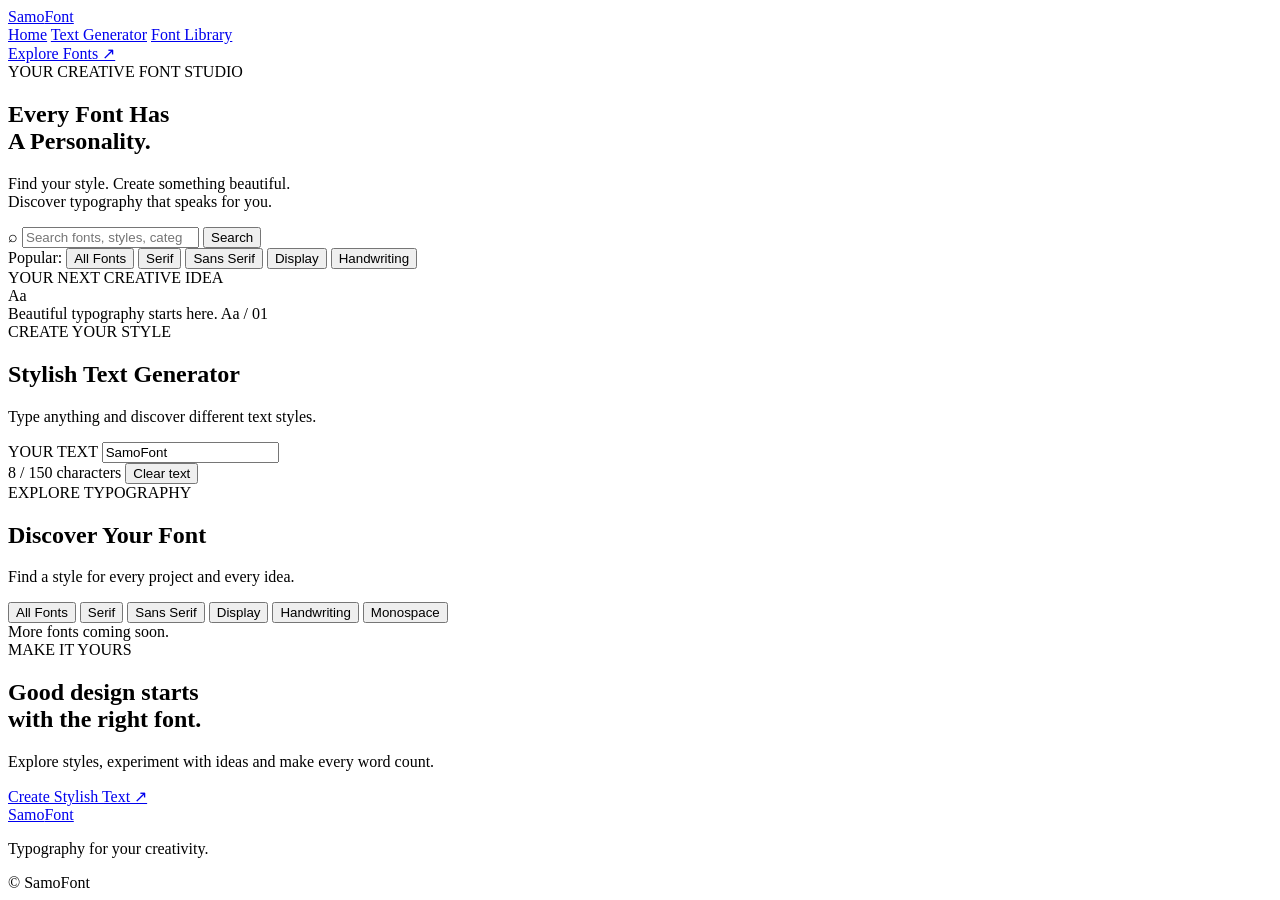
==== index.html @ 7a5e5951 "Create index.html" ====
<!DOCTYPE html>
<html lang="en">
<head>
  <meta charset="UTF-8">
  <meta name="viewport" content="width=device-width, initial-scale=1.0">
  <meta name="theme-color" content="#0b0714">
  <meta name="description" content="Discover beautiful fonts, preview typography, generate stylish text and explore free fonts with SamoFont.">
  <title>SamoFont — Fonts That Define You</title>
  <link rel="stylesheet" href="style.css">
  <script src="script.js" defer></script>
</head>
<body>
  <header class="header">
    <a class="logo" href="#home">Samo<span>Font</span></a>
    <nav>
      <a href="#home">Home</a>
      <a href="#generator">Text Generator</a>
      <a href="#library">Font Library</a>
    </nav>
    <a href="#library" class="nav-button">Explore Fonts ↗</a>
  </header>

  <main>
    <section class="hero" id="home">
      <div class="badge"><span class="dot"></span> YOUR CREATIVE FONT STUDIO</div>
      <h1>Every Font Has<br>A <span>Personality.</span></h1>
      <p class="hero-text">Find your style. Create something beautiful.<br>Discover typography that speaks for you.</p>

      <form class="search-box" id="searchForm">
        <span class="search-icon">⌕</span>
        <input id="searchInput" type="search" placeholder="Search fonts, styles, categories..." aria-label="Search fonts">
        <button type="submit">Search</button>
      </form>

      <div class="quick-tags">
        <span>Popular:</span>
        <button data-category="All">All Fonts</button>
        <button data-category="Serif">Serif</button>
        <button data-category="Sans Serif">Sans Serif</button>
        <button data-category="Display">Display</button>
        <button data-category="Handwriting">Handwriting</button>
      </div>

      <div class="hero-preview">
        <div class="preview-label">YOUR NEXT CREATIVE IDEA</div>
        <div class="preview-big">Aa</div>
        <div class="preview-bottom">
          <span>Beautiful typography starts here.</span>
          <span class="preview-symbol">Aa / 01</span>
        </div>
      </div>
    </section>

    <section class="generator section" id="generator">
      <div class="section-heading">
        <div>
          <div class="eyebrow">CREATE YOUR STYLE</div>
          <h2>Stylish Text Generator</h2>
          <p>Type anything and discover different text styles.</p>
        </div>
      </div>

      <div class="generator-panel">
        <label for="generatorInput">YOUR TEXT</label>
        <input id="generatorInput" type="text" maxlength="150" placeholder="Type your name here..." value="SamoFont">
        <div class="generator-toolbar">
          <span id="characterCount">8 / 150 characters</span>
          <button class="small-button" id="clearText" type="button">Clear text</button>
        </div>
        <div id="styleResults" class="style-results"></div>
      </div>
    </section>

    <section class="library section" id="library">
      <div class="section-heading library-heading">
        <div>
          <div class="eyebrow">EXPLORE TYPOGRAPHY</div>
          <h2>Discover Your Font</h2>
          <p>Find a style for every project and every idea.</p>
        </div>
        <span id="fontCount" class="font-count"></span>
      </div>

      <div class="filters" id="categoryFilters">
        <button class="filter active" data-category="All">All Fonts</button>
        <button class="filter" data-category="Serif">Serif</button>
        <button class="filter" data-category="Sans Serif">Sans Serif</button>
        <button class="filter" data-category="Display">Display</button>
        <button class="filter" data-category="Handwriting">Handwriting</button>
        <button class="filter" data-category="Monospace">Monospace</button>
      </div>

      <div id="fontGrid" class="font-grid"></div>
      <div id="emptyState" class="empty-state" hidden>No fonts found. Try another search.</div>
      <div class="load-note">More fonts coming soon.</div>
    </section>

    <section class="cta">
      <div class="eyebrow">MAKE IT YOURS</div>
      <h2>Good design starts<br>with the <span>right font.</span></h2>
      <p>Explore styles, experiment with ideas and make every word count.</p>
      <a href="#generator" class="primary-button">Create Stylish Text ↗</a>
    </section>
  </main>

  <footer>
    <a class="logo" href="#home">Samo<span>Font</span></a>
    <p>Typography for your creativity.</p>
    <span>© <span id="year"></span> SamoFont</span>
  </footer>
</body>
</html>
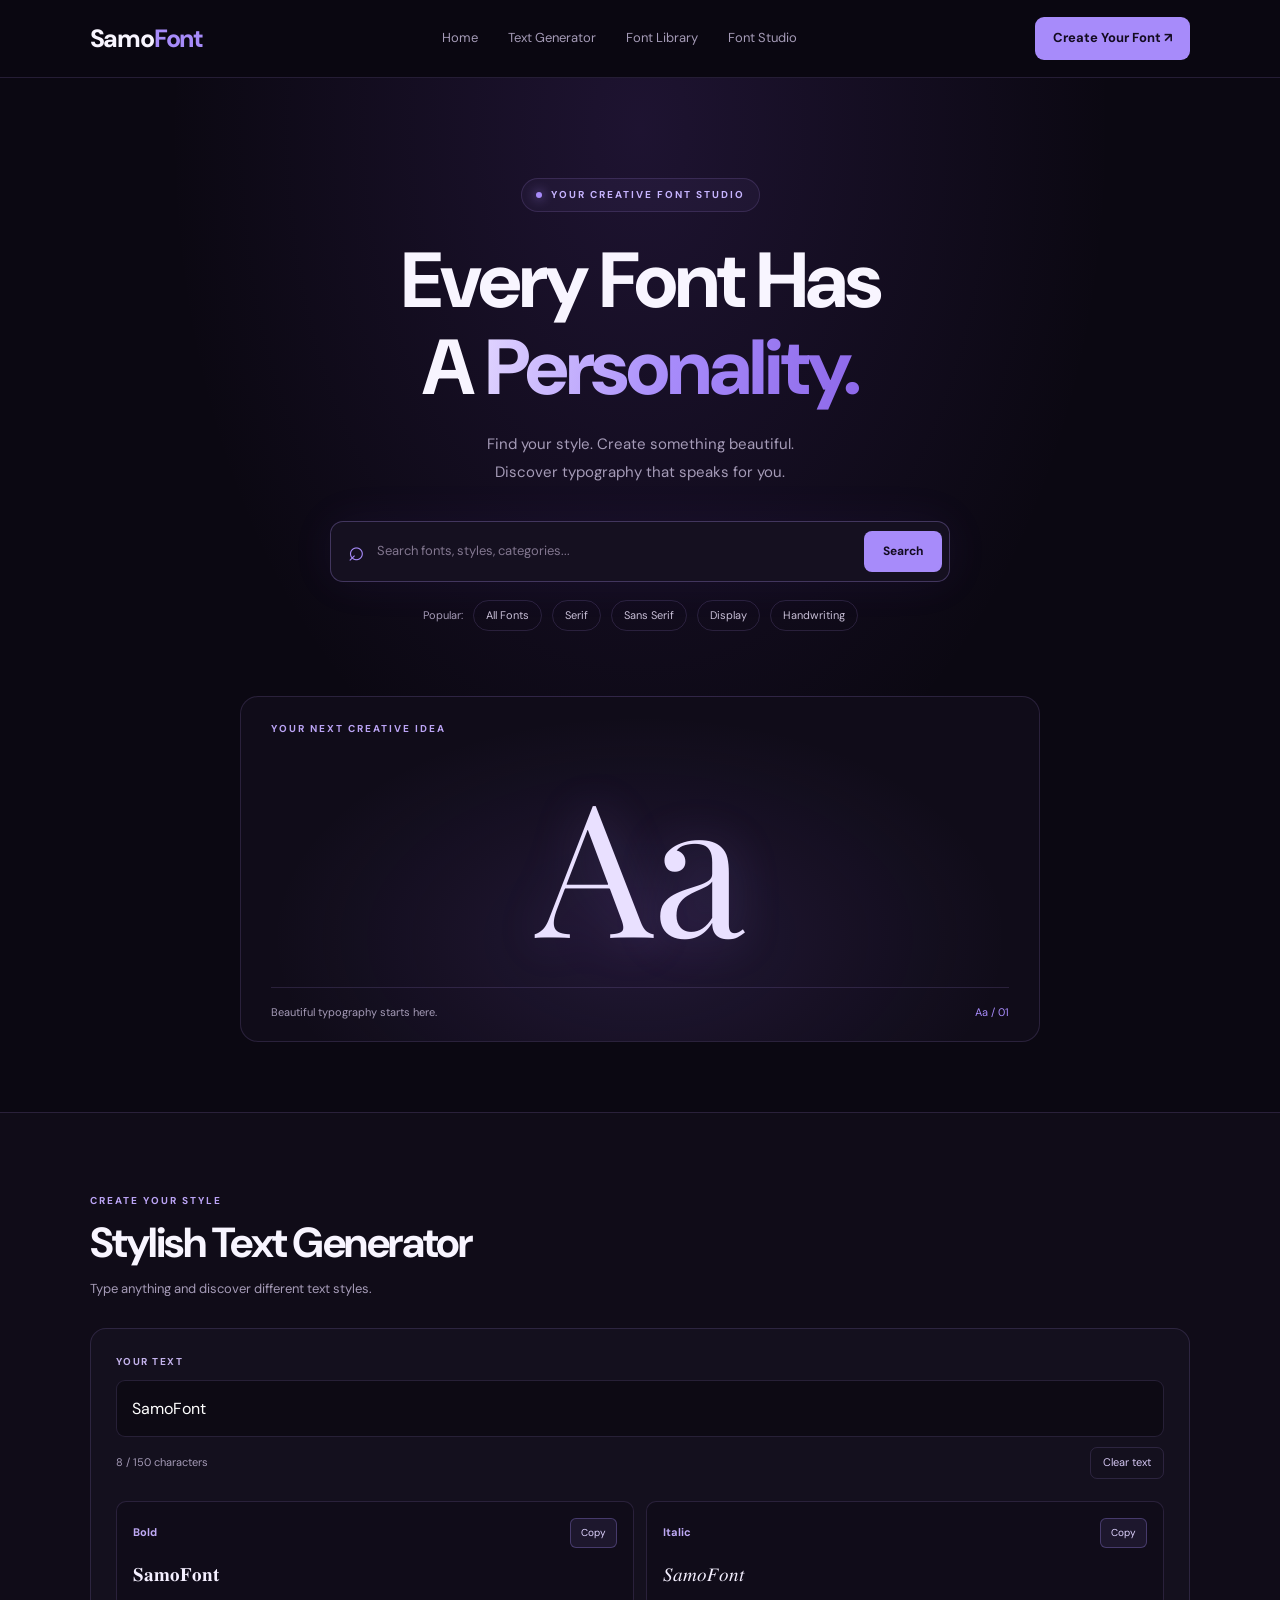
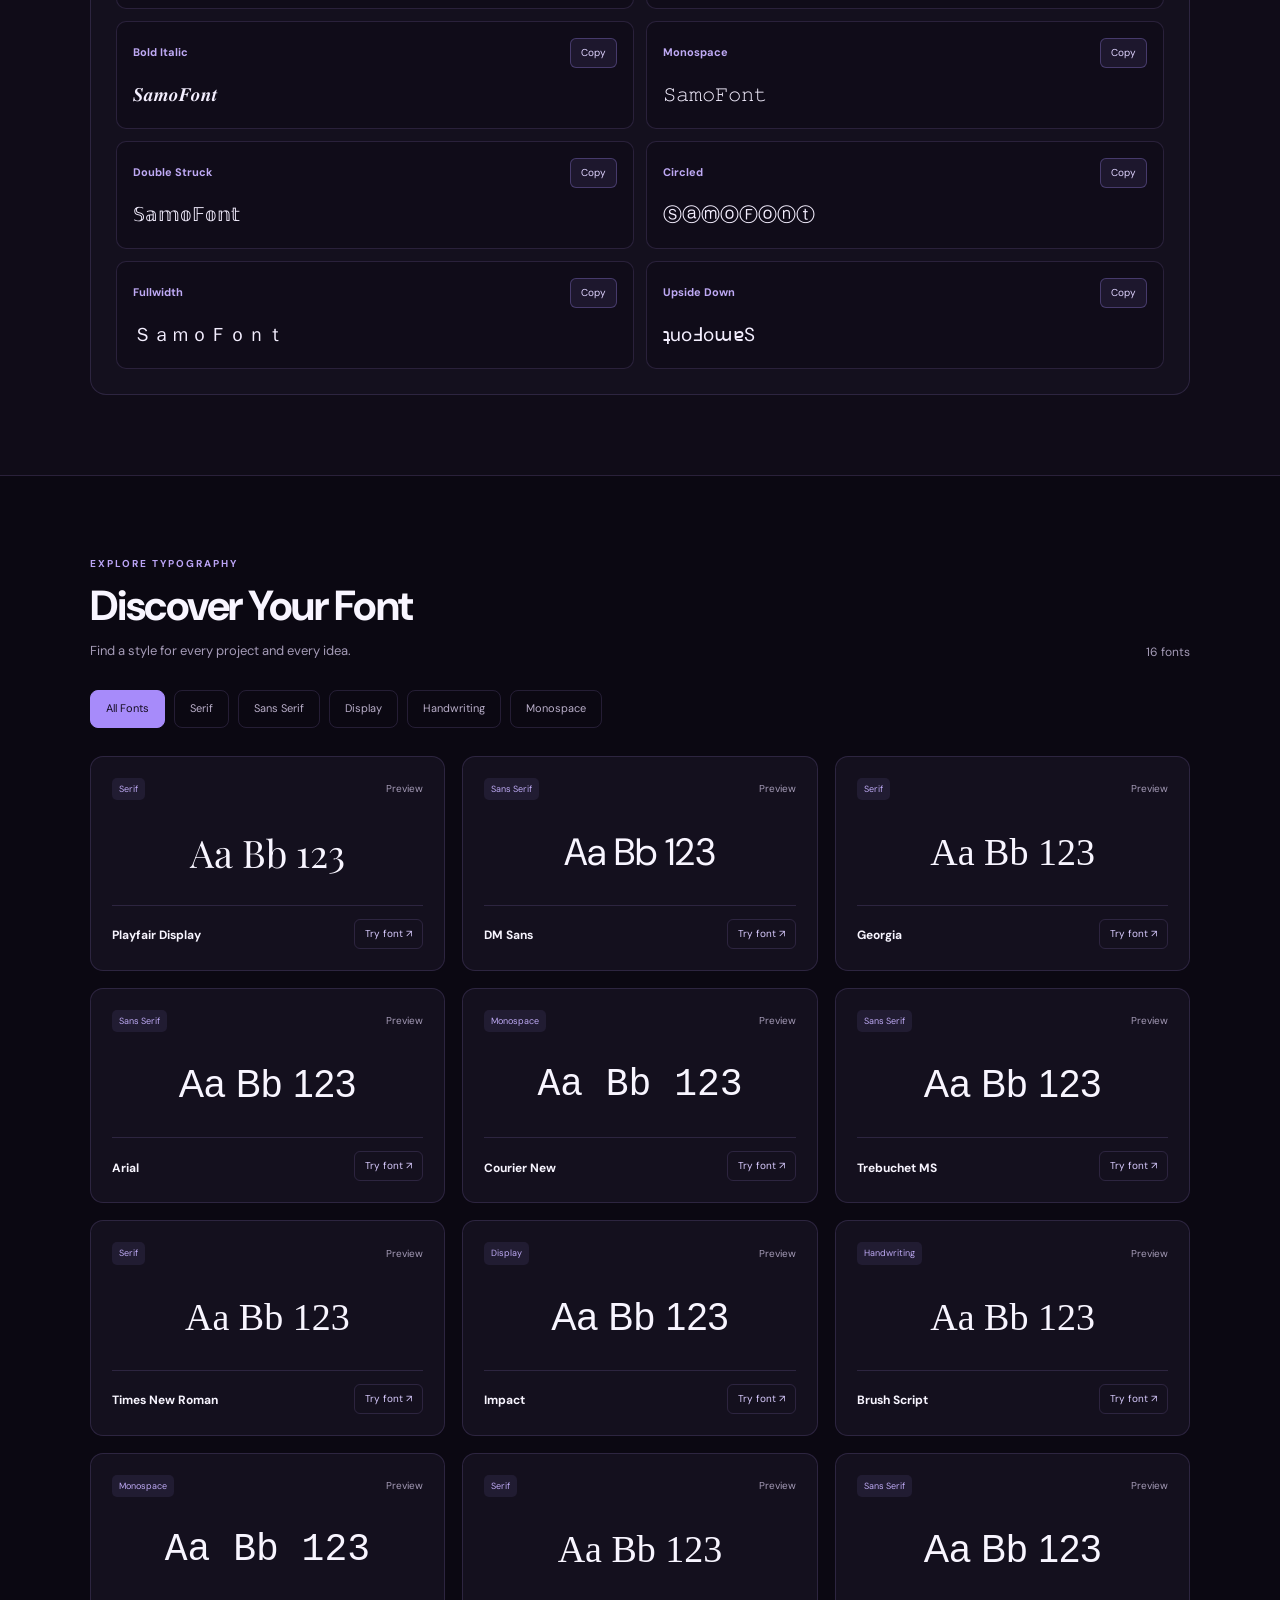
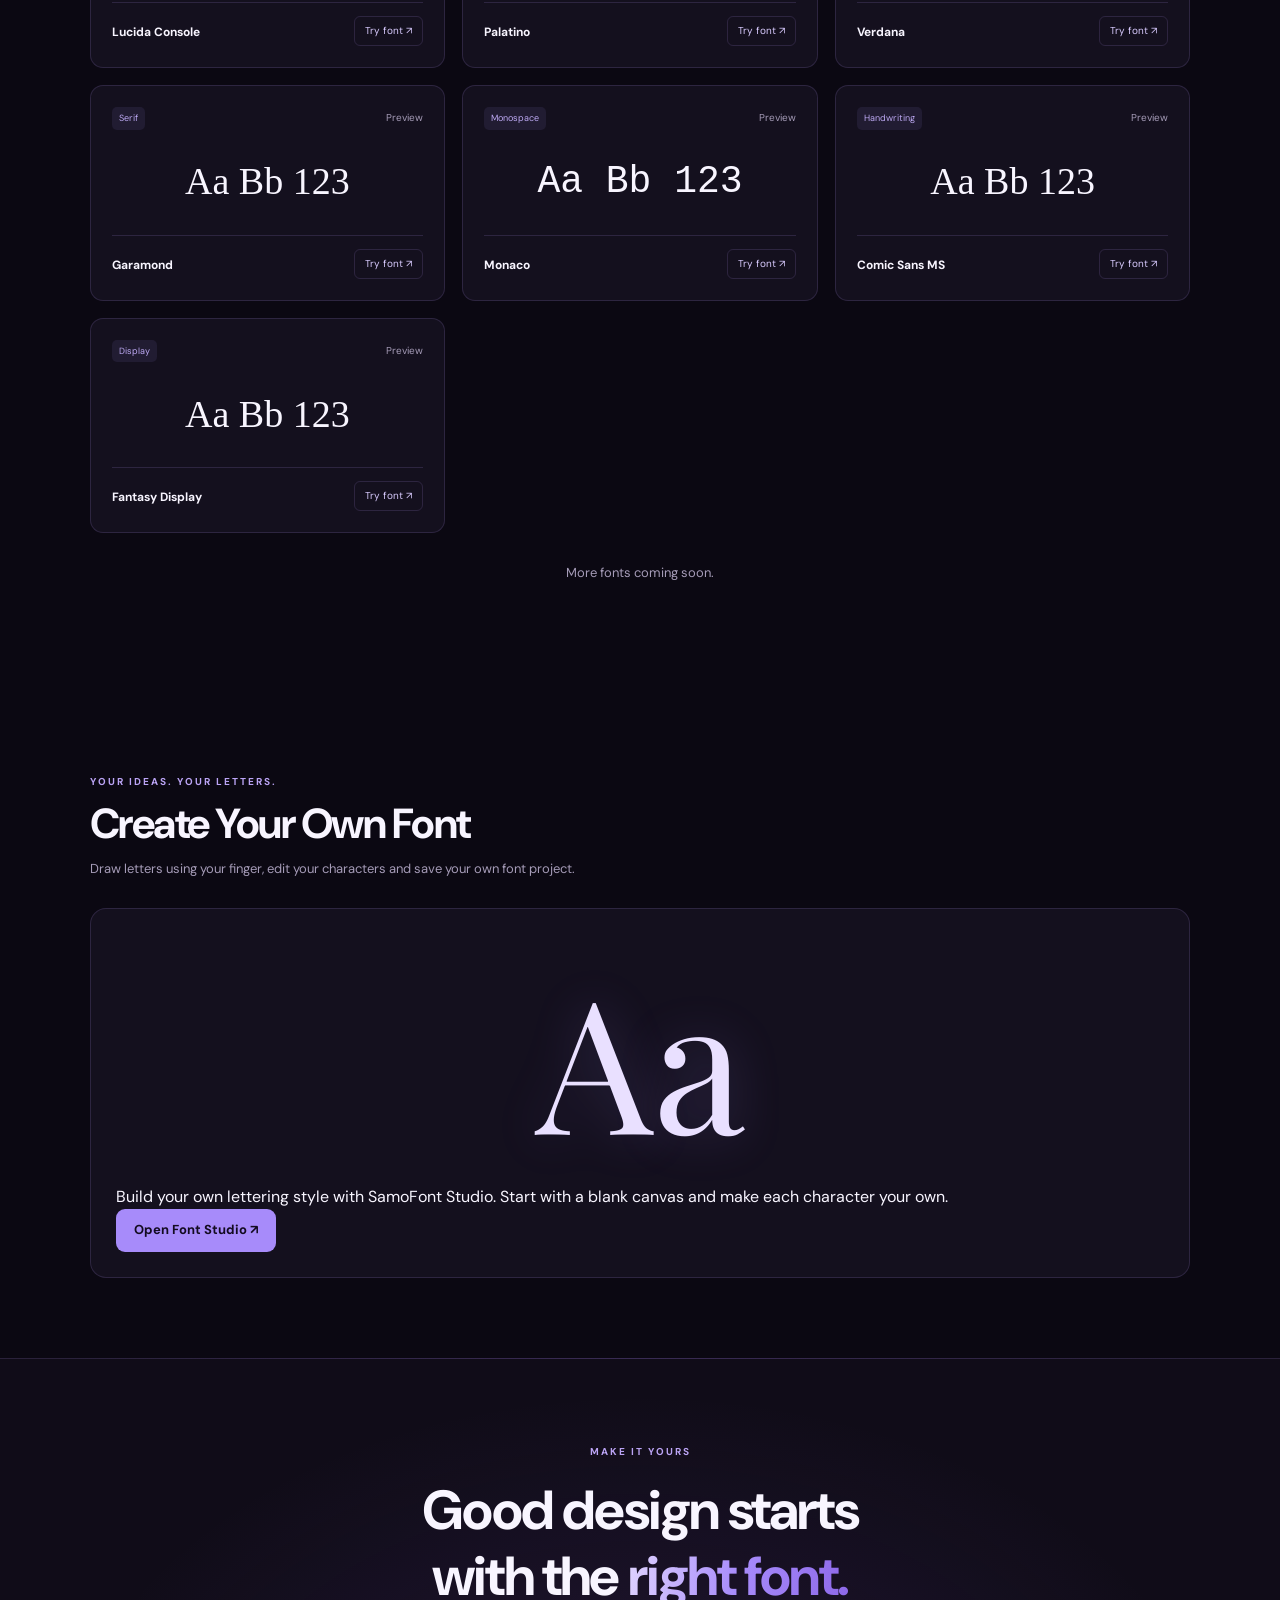
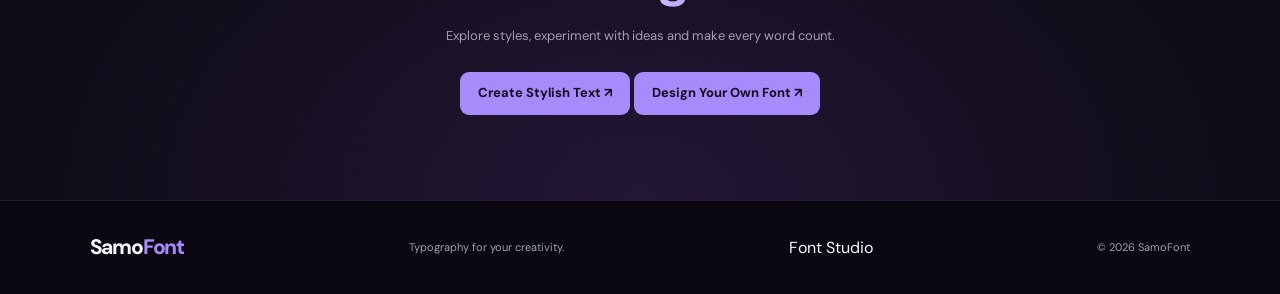
==== commit ef530883: "Update index.html" ====
--- a/index.html
+++ b/index.html
@@ -4,41 +4,55 @@
   <meta charset="UTF-8">
   <meta name="viewport" content="width=device-width, initial-scale=1.0">
   <meta name="theme-color" content="#0b0714">
-  <meta name="description" content="Discover beautiful fonts, preview typography, generate stylish text and explore free fonts with SamoFont.">
+  <meta name="description" content="Discover beautiful fonts, preview typography, generate stylish text and create your own fonts with SamoFont.">
   <title>SamoFont — Fonts That Define You</title>
   <link rel="stylesheet" href="style.css">
   <script src="script.js" defer></script>
 </head>
+
 <body>
   <header class="header">
     <a class="logo" href="#home">Samo<span>Font</span></a>
+
     <nav>
       <a href="#home">Home</a>
       <a href="#generator">Text Generator</a>
       <a href="#library">Font Library</a>
+      <a href="./font-studio.html">Font Studio</a>
     </nav>
-    <a href="#library" class="nav-button">Explore Fonts ↗</a>
+
+    <a href="./font-studio.html" class="nav-button">Create Your Font ↗</a>
   </header>
 
   <main>
     <section class="hero" id="home">
       <div class="badge"><span class="dot"></span> YOUR CREATIVE FONT STUDIO</div>
+
       <h1>Every Font Has<br>A <span>Personality.</span></h1>
-      <p class="hero-text">Find your style. Create something beautiful.<br>Discover typography that speaks for you.</p>
+
+      <p class="hero-text">
+        Find your style. Create something beautiful.<br>
+        Discover typography that speaks for you.
+      </p>
 
       <form class="search-box" id="searchForm">
         <span class="search-icon">⌕</span>
-        <input id="searchInput" type="search" placeholder="Search fonts, styles, categories..." aria-label="Search fonts">
+        <input
+          id="searchInput"
+          type="search"
+          placeholder="Search fonts, styles, categories..."
+          aria-label="Search fonts"
+        >
         <button type="submit">Search</button>
       </form>
 
       <div class="quick-tags">
         <span>Popular:</span>
-        <button data-category="All">All Fonts</button>
-        <button data-category="Serif">Serif</button>
-        <button data-category="Sans Serif">Sans Serif</button>
-        <button data-category="Display">Display</button>
-        <button data-category="Handwriting">Handwriting</button>
+        <button type="button" data-category="All">All Fonts</button>
+        <button type="button" data-category="Serif">Serif</button>
+        <button type="button" data-category="Sans Serif">Sans Serif</button>
+        <button type="button" data-category="Display">Display</button>
+        <button type="button" data-category="Handwriting">Handwriting</button>
       </div>
 
       <div class="hero-preview">
@@ -62,11 +76,20 @@
 
       <div class="generator-panel">
         <label for="generatorInput">YOUR TEXT</label>
-        <input id="generatorInput" type="text" maxlength="150" placeholder="Type your name here..." value="SamoFont">
+
+        <input
+          id="generatorInput"
+          type="text"
+          maxlength="150"
+          placeholder="Type your name here..."
+          value="SamoFont"
+        >
+
         <div class="generator-toolbar">
           <span id="characterCount">8 / 150 characters</span>
           <button class="small-button" id="clearText" type="button">Clear text</button>
         </div>
+
         <div id="styleResults" class="style-results"></div>
       </div>
     </section>
@@ -78,34 +101,78 @@
           <h2>Discover Your Font</h2>
           <p>Find a style for every project and every idea.</p>
         </div>
+
         <span id="fontCount" class="font-count"></span>
       </div>
 
       <div class="filters" id="categoryFilters">
-        <button class="filter active" data-category="All">All Fonts</button>
-        <button class="filter" data-category="Serif">Serif</button>
-        <button class="filter" data-category="Sans Serif">Sans Serif</button>
-        <button class="filter" data-category="Display">Display</button>
-        <button class="filter" data-category="Handwriting">Handwriting</button>
-        <button class="filter" data-category="Monospace">Monospace</button>
+        <button type="button" class="filter active" data-category="All">All Fonts</button>
+        <button type="button" class="filter" data-category="Serif">Serif</button>
+        <button type="button" class="filter" data-category="Sans Serif">Sans Serif</button>
+        <button type="button" class="filter" data-category="Display">Display</button>
+        <button type="button" class="filter" data-category="Handwriting">Handwriting</button>
+        <button type="button" class="filter" data-category="Monospace">Monospace</button>
       </div>
 
       <div id="fontGrid" class="font-grid"></div>
-      <div id="emptyState" class="empty-state" hidden>No fonts found. Try another search.</div>
+
+      <div id="emptyState" class="empty-state" hidden>
+        No fonts found. Try another search.
+      </div>
+
       <div class="load-note">More fonts coming soon.</div>
+    </section>
+
+    <!-- NEW: FONT STUDIO -->
+    <section class="section font-studio-promo">
+      <div class="section-heading">
+        <div>
+          <div class="eyebrow">YOUR IDEAS. YOUR LETTERS.</div>
+          <h2>Create Your Own Font</h2>
+          <p>
+            Draw letters using your finger, edit your characters
+            and save your own font project.
+          </p>
+        </div>
+      </div>
+
+      <div class="generator-panel">
+        <div class="preview-big">Aa</div>
+
+        <p>
+          Build your own lettering style with SamoFont Studio.
+          Start with a blank canvas and make each character your own.
+        </p>
+
+        <a href="./font-studio.html" class="primary-button">
+          Open Font Studio ↗
+        </a>
+      </div>
     </section>
 
     <section class="cta">
       <div class="eyebrow">MAKE IT YOURS</div>
+
       <h2>Good design starts<br>with the <span>right font.</span></h2>
-      <p>Explore styles, experiment with ideas and make every word count.</p>
-      <a href="#generator" class="primary-button">Create Stylish Text ↗</a>
+
+      <p>
+        Explore styles, experiment with ideas and make every word count.
+      </p>
+
+      <a href="#generator" class="primary-button">
+        Create Stylish Text ↗
+      </a>
+
+      <a href="./font-studio.html" class="primary-button">
+        Design Your Own Font ↗
+      </a>
     </section>
   </main>
 
   <footer>
     <a class="logo" href="#home">Samo<span>Font</span></a>
     <p>Typography for your creativity.</p>
+    <a href="./font-studio.html">Font Studio</a>
     <span>© <span id="year"></span> SamoFont</span>
   </footer>
 </body>
--- a/style.css
+++ b/style.css
@@ -0,0 +1,704 @@
+@import url('https://fonts.googleapis.com/css2?family=DM+Sans:wght@400;500;600;700;800&family=Playfair+Display:wght@400;500;600;700&display=swap');
+
+:root {
+  --bg: #0b0812;
+  --panel: #14101e;
+  --panel-light: #1b1528;
+  --purple: #a78bfa;
+  --purple-bright: #b89aff;
+  --text: #f8f5ff;
+  --muted: #a59bb7;
+  --border: rgba(185, 153, 255, 0.15);
+}
+
+* {
+  box-sizing: border-box;
+  margin: 0;
+  padding: 0;
+}
+
+html {
+  scroll-behavior: smooth;
+  scroll-padding-top: 95px;
+}
+
+body {
+  background: var(--bg);
+  color: var(--text);
+  font-family: 'DM Sans', sans-serif;
+  line-height: 1.6;
+  overflow-x: hidden;
+}
+
+a {
+  text-decoration: none;
+  color: inherit;
+}
+
+button,
+input {
+  font: inherit;
+}
+
+button {
+  cursor: pointer;
+}
+
+button:focus-visible,
+a:focus-visible,
+input:focus-visible {
+  outline: 2px solid var(--purple);
+  outline-offset: 4px;
+}
+
+.header {
+  min-height: 78px;
+  padding: 16px 7%;
+  display: flex;
+  align-items: center;
+  justify-content: space-between;
+  gap: 24px;
+  background: rgba(11, 8, 18, 0.92);
+  border-bottom: 1px solid var(--border);
+  position: sticky;
+  top: 0;
+  z-index: 10;
+  backdrop-filter: blur(18px);
+}
+
+.logo {
+  font-size: 25px;
+  font-weight: 800;
+  letter-spacing: -1.2px;
+  white-space: nowrap;
+}
+
+.logo span {
+  color: var(--purple);
+}
+
+.header nav {
+  display: flex;
+  gap: 30px;
+}
+
+.header nav a {
+  color: var(--muted);
+  font-size: 13px;
+  transition: color 0.2s;
+}
+
+.header nav a:hover {
+  color: white;
+}
+
+.nav-button,
+.primary-button {
+  background: var(--purple);
+  color: #130b20;
+  padding: 11px 18px;
+  border-radius: 9px;
+  font-weight: 700;
+  font-size: 13px;
+  display: inline-block;
+  transition: transform 0.2s, background 0.2s;
+}
+
+.nav-button:hover,
+.primary-button:hover {
+  background: #c6b2ff;
+  transform: translateY(-2px);
+}
+
+.hero {
+  padding: 100px 7% 70px;
+  text-align: center;
+  position: relative;
+  overflow: hidden;
+  background:
+    radial-gradient(ellipse at 50% 5%, rgba(123, 74, 202, 0.17), transparent 52%);
+}
+
+.badge {
+  display: inline-flex;
+  align-items: center;
+  gap: 9px;
+  color: #c7b4ff;
+  font-size: 10px;
+  font-weight: 700;
+  letter-spacing: 2px;
+  border: 1px solid var(--border);
+  padding: 8px 14px;
+  border-radius: 30px;
+  background: rgba(167, 139, 250, 0.05);
+}
+
+.dot {
+  height: 6px;
+  width: 6px;
+  background: #a78bfa;
+  border-radius: 50%;
+  box-shadow: 0 0 12px #a78bfa;
+}
+
+.hero h1 {
+  margin: 25px 0 18px;
+  font-size: clamp(42px, 7vw, 78px);
+  line-height: 1.12;
+  letter-spacing: -3px;
+  font-weight: 800;
+}
+
+.hero h1 span,
+.cta h2 span {
+  background: linear-gradient(100deg, #e0d4ff, #a78bfa 50%, #8d68e9);
+  color: transparent;
+  background-clip: text;
+  -webkit-background-clip: text;
+}
+
+.hero-text {
+  color: var(--muted);
+  font-size: 15px;
+  line-height: 1.9;
+}
+
+.search-box {
+  display: flex;
+  align-items: center;
+  gap: 12px;
+  max-width: 620px;
+  margin: 34px auto 18px;
+  padding: 7px;
+  border: 1px solid rgba(183, 152, 255, 0.28);
+  background: #151020;
+  border-radius: 13px;
+  box-shadow: 0 0 45px rgba(132, 82, 227, 0.07);
+}
+
+.search-icon {
+  font-size: 28px;
+  color: var(--purple);
+  padding-left: 10px;
+}
+
+.search-box input {
+  min-width: 0;
+  flex: 1;
+  border: none;
+  outline: none;
+  background: transparent;
+  color: white;
+  font-size: 13px;
+}
+
+.search-box input::placeholder {
+  color: #82768f;
+}
+
+.search-box button {
+  border: none;
+  border-radius: 8px;
+  padding: 11px 19px;
+  color: #130b20;
+  background: var(--purple);
+  font-weight: 700;
+  font-size: 12px;
+}
+
+.quick-tags {
+  display: flex;
+  justify-content: center;
+  align-items: center;
+  gap: 10px;
+  flex-wrap: wrap;
+  color: var(--muted);
+  font-size: 11px;
+}
+
+.quick-tags button {
+  border: 1px solid var(--border);
+  border-radius: 30px;
+  padding: 6px 12px;
+  background: transparent;
+  color: #c8bfd7;
+  font-size: 11px;
+}
+
+.quick-tags button:hover {
+  border-color: var(--purple);
+  color: white;
+}
+
+.hero-preview {
+  max-width: 800px;
+  margin: 65px auto 0;
+  padding: 24px 30px 20px;
+  text-align: left;
+  border: 1px solid var(--border);
+  border-radius: 18px;
+  background:
+    radial-gradient(ellipse at 50% 70%, rgba(122, 81, 194, 0.16), transparent 65%),
+    #100c19;
+}
+
+.preview-label,
+.eyebrow {
+  color: #bba4f5;
+  font-size: 10px;
+  font-weight: 700;
+  letter-spacing: 2px;
+}
+
+.preview-big {
+  font-family: 'Playfair Display', serif;
+  text-align: center;
+  font-size: clamp(100px, 19vw, 185px);
+  line-height: 1.35;
+  color: #e9e0ff;
+  text-shadow: 0 0 50px rgba(167, 139, 250, 0.22);
+}
+
+.preview-bottom {
+  display: flex;
+  justify-content: space-between;
+  align-items: center;
+  gap: 15px;
+  border-top: 1px solid var(--border);
+  padding-top: 16px;
+  color: var(--muted);
+  font-size: 11px;
+}
+
+.preview-symbol {
+  color: var(--purple);
+  white-space: nowrap;
+}
+
+.section {
+  padding: 80px 7%;
+}
+
+.section-heading {
+  display: flex;
+  align-items: end;
+  justify-content: space-between;
+  gap: 20px;
+  margin-bottom: 28px;
+}
+
+.section-heading h2 {
+  margin-top: 9px;
+  font-size: clamp(28px, 4vw, 42px);
+  letter-spacing: -1.5px;
+  line-height: 1.2;
+}
+
+.section-heading p {
+  margin-top: 10px;
+  color: var(--muted);
+  font-size: 13px;
+}
+
+.generator {
+  background: #100c18;
+  border-top: 1px solid var(--border);
+  border-bottom: 1px solid var(--border);
+}
+
+.generator-panel {
+  padding: 25px;
+  border: 1px solid var(--border);
+  border-radius: 16px;
+  background: var(--panel);
+}
+
+.generator-panel label {
+  display: block;
+  margin-bottom: 10px;
+  color: #c4b3ec;
+  font-size: 10px;
+  letter-spacing: 1.5px;
+  font-weight: 700;
+}
+
+.generator-panel > input {
+  width: 100%;
+  padding: 15px;
+  border: 1px solid var(--border);
+  border-radius: 9px;
+  background: #0d0a14;
+  color: white;
+  outline: none;
+}
+
+.generator-panel > input:focus {
+  border-color: var(--purple);
+}
+
+.generator-toolbar {
+  display: flex;
+  align-items: center;
+  justify-content: space-between;
+  margin: 10px 0 22px;
+  gap: 10px;
+  color: var(--muted);
+  font-size: 11px;
+}
+
+.small-button {
+  background: transparent;
+  border: 1px solid var(--border);
+  color: #d4c6f2;
+  border-radius: 7px;
+  padding: 6px 12px;
+  font-size: 11px;
+}
+
+.style-results {
+  display: grid;
+  grid-template-columns: repeat(2, minmax(0, 1fr));
+  gap: 12px;
+}
+
+.style-card {
+  min-width: 0;
+  padding: 16px;
+  border: 1px solid var(--border);
+  background: #100c19;
+  border-radius: 10px;
+}
+
+.style-card-top {
+  display: flex;
+  justify-content: space-between;
+  align-items: center;
+  gap: 8px;
+  margin-bottom: 12px;
+}
+
+.style-card-top strong {
+  color: #bfaaf5;
+  font-size: 11px;
+}
+
+.copy-button {
+  border: 1px solid rgba(167, 139, 250, 0.3);
+  border-radius: 6px;
+  background: rgba(167, 139, 250, 0.09);
+  color: #dfd3ff;
+  padding: 6px 10px;
+  font-size: 10px;
+  white-space: nowrap;
+}
+
+.copy-button:hover {
+  background: rgba(167, 139, 250, 0.2);
+}
+
+.style-output {
+  overflow-wrap: anywhere;
+  font-size: 19px;
+  min-height: 32px;
+  color: #f4efff;
+}
+
+.library {
+  background: var(--bg);
+}
+
+.font-count {
+  color: var(--muted);
+  font-size: 12px;
+  white-space: nowrap;
+}
+
+.filters {
+  display: flex;
+  gap: 9px;
+  flex-wrap: wrap;
+  margin-bottom: 28px;
+}
+
+.filter {
+  border: 1px solid var(--border);
+  color: #b9aec9;
+  background: transparent;
+  padding: 9px 15px;
+  border-radius: 8px;
+  font-size: 11px;
+}
+
+.filter.active,
+.filter:hover {
+  color: #150d21;
+  background: var(--purple);
+  border-color: var(--purple);
+}
+
+.font-grid {
+  display: grid;
+  grid-template-columns: repeat(3, minmax(0, 1fr));
+  gap: 17px;
+}
+
+.font-card {
+  min-width: 0;
+  padding: 21px;
+  background: var(--panel);
+  border: 1px solid var(--border);
+  border-radius: 13px;
+  transition: transform 0.2s, border-color 0.2s;
+}
+
+.font-card:hover {
+  transform: translateY(-4px);
+  border-color: rgba(167, 139, 250, 0.55);
+}
+
+.font-card-head {
+  display: flex;
+  justify-content: space-between;
+  align-items: center;
+  gap: 8px;
+}
+
+.font-category {
+  color: #bda9f3;
+  background: rgba(167, 139, 250, 0.09);
+  border-radius: 5px;
+  padding: 4px 7px;
+  font-size: 9px;
+}
+
+.font-card-head small {
+  color: var(--muted);
+  font-size: 10px;
+}
+
+.font-sample {
+  min-height: 105px;
+  display: flex;
+  justify-content: center;
+  align-items: center;
+  text-align: center;
+  overflow-wrap: anywhere;
+  padding: 15px 0;
+  font-size: clamp(25px, 3vw, 38px);
+  line-height: 1.25;
+}
+
+.font-card-bottom {
+  display: flex;
+  align-items: center;
+  justify-content: space-between;
+  gap: 8px;
+  padding-top: 13px;
+  border-top: 1px solid var(--border);
+}
+
+.font-card-bottom strong {
+  font-size: 12px;
+  overflow-wrap: anywhere;
+}
+
+.font-card-bottom button {
+  border: 1px solid var(--border);
+  background: transparent;
+  color: #d9cbff;
+  border-radius: 6px;
+  padding: 6px 10px;
+  font-size: 10px;
+}
+
+.font-card-bottom button:hover {
+  background: rgba(167, 139, 250, 0.12);
+}
+
+.empty-state,
+.load-note {
+  padding: 30px 0;
+  text-align: center;
+  color: var(--muted);
+  font-size: 13px;
+}
+
+.cta {
+  padding: 85px 7%;
+  text-align: center;
+  border-top: 1px solid var(--border);
+  background:
+    radial-gradient(ellipse at 50% 100%, rgba(126, 78, 201, 0.17), transparent 65%),
+    #100c18;
+}
+
+.cta h2 {
+  margin: 17px 0;
+  font-size: clamp(34px, 5vw, 55px);
+  line-height: 1.2;
+  letter-spacing: -1.8px;
+}
+
+.cta p {
+  max-width: 430px;
+  margin: 0 auto 25px;
+  color: var(--muted);
+  font-size: 13px;
+}
+
+footer {
+  padding: 30px 7%;
+  display: flex;
+  justify-content: space-between;
+  align-items: center;
+  gap: 15px;
+  border-top: 1px solid var(--border);
+}
+
+footer .logo {
+  font-size: 21px;
+}
+
+footer p,
+footer > span {
+  color: var(--muted);
+  font-size: 11px;
+}
+
+@media (min-width: 1500px) {
+  .header,
+  .hero,
+  .section,
+  .cta,
+  footer {
+    padding-left: max(7%, calc((100% - 1300px) / 2));
+    padding-right: max(7%, calc((100% - 1300px) / 2));
+  }
+}
+
+@media (max-width: 850px) {
+  .header {
+    padding: 15px 5%;
+    flex-wrap: wrap;
+    gap: 14px;
+  }
+
+  .header nav {
+    order: 3;
+    width: 100%;
+    justify-content: center;
+    gap: 24px;
+  }
+
+  .nav-button {
+    padding: 9px 12px;
+    font-size: 11px;
+  }
+
+  .hero {
+    padding: 75px 5% 55px;
+  }
+
+  .section,
+  .cta {
+    padding: 65px 5%;
+  }
+
+  .font-grid {
+    grid-template-columns: repeat(2, minmax(0, 1fr));
+  }
+}
+
+@media (max-width: 520px) {
+  .logo {
+    font-size: 22px;
+  }
+
+  .header nav {
+    gap: 17px;
+  }
+
+  .header nav a {
+    font-size: 11px;
+  }
+
+  .nav-button {
+    padding: 8px 10px;
+  }
+
+  .hero {
+    padding-top: 60px;
+  }
+
+  .hero h1 {
+    letter-spacing: -1.8px;
+  }
+
+  .hero-text {
+    font-size: 13px;
+  }
+
+  .search-box {
+    gap: 6px;
+  }
+
+  .search-box input {
+    font-size: 11px;
+  }
+
+  .search-box button {
+    padding: 10px 12px;
+  }
+
+  .hero-preview {
+    margin-top: 45px;
+    padding: 18px;
+  }
+
+  .preview-bottom {
+    font-size: 9px;
+  }
+
+  .section,
+  .cta {
+    padding: 55px 5%;
+  }
+
+  .section-heading {
+    align-items: start;
+  }
+
+  .section-heading h2 {
+    font-size: 29px;
+  }
+
+  .generator-panel {
+    padding: 16px;
+  }
+
+  .style-results {
+    grid-template-columns: 1fr;
+  }
+
+  .font-grid {
+    grid-template-columns: 1fr;
+  }
+
+  .font-card {
+    padding: 19px;
+  }
+
+  .font-sample {
+    font-size: 35px;
+  }
+
+  footer {
+    padding: 25px 5%;
+    flex-wrap: wrap;
+  }
+
+  footer p {
+    order: 3;
+    width: 100%;
+  }
+}
